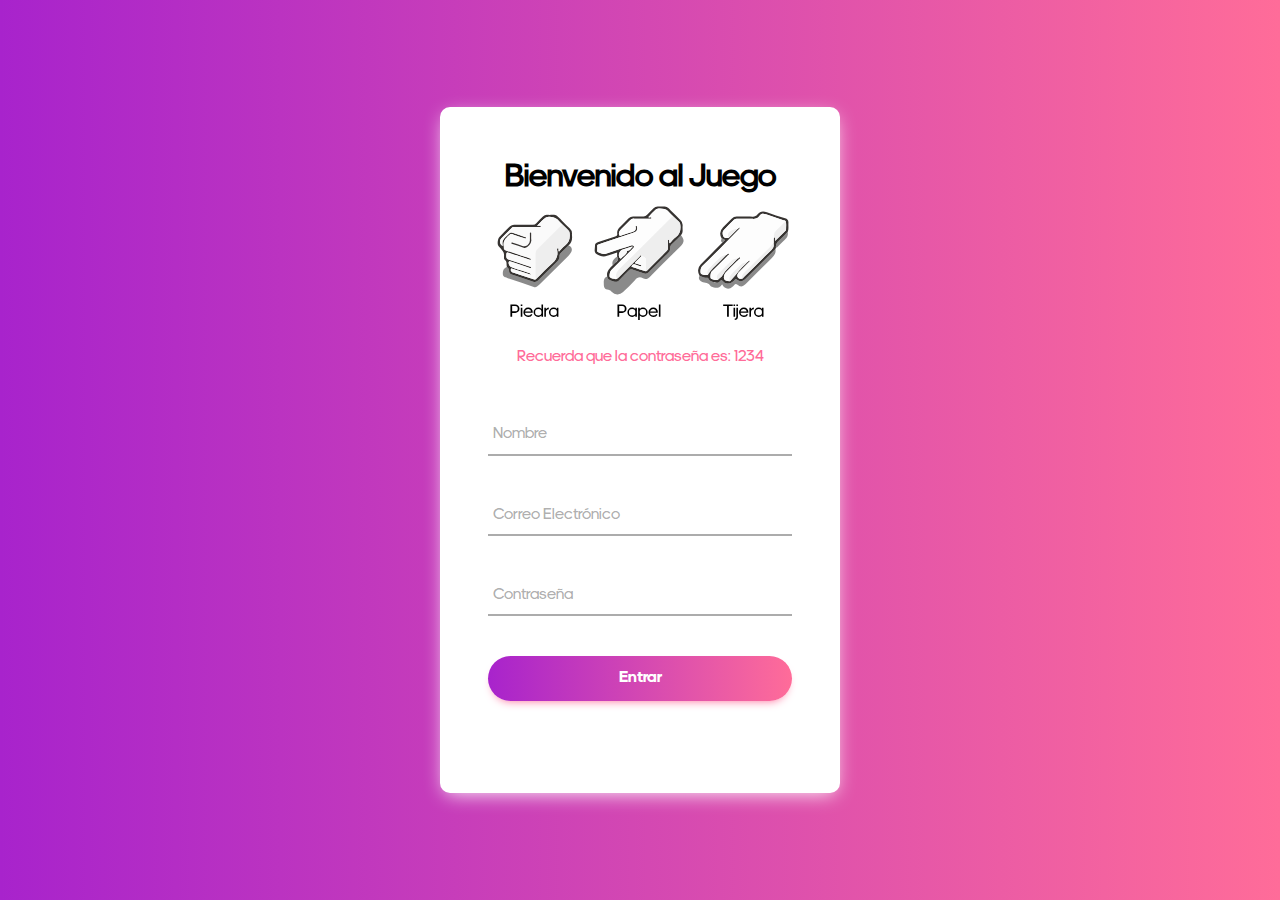
==== index.html @ 6de52e76 "first commit" ====
<!DOCTYPE html>
<html lang="en">
<head>
    <meta charset="UTF-8">
    <meta http-equiv="X-UA-Compatible" content="IE=edge">
    <meta name="viewport" content="width=device-width, initial-scale=1.0">
    <title>Juego: Pidra, Papel o Tijera Final</title>
    <link href="css/styles.css" rel="stylesheet" type="text/css">
</head>
<body>

<!-- Login -->
    <form class="form" method='POST' id=form>
        <h1 class="form__title">Bienvenido al Juego</h1>
        <img class='form__imagen'src="img/juego.svg">
        <p class='form__paragraph'>Recuerda que la contraseña es:  1234</p>

        <div class="form__container">
            <div class="form__group">
                <input type="text" name="" id="name" class="form__input" placeholder=' '>
                <label for="name" class='form__label'>Nombre</label>
                <span class='form__line'></span>
            </div>

            <div class="form__group">
                <input type="email" name="" id="email" class="form__input" placeholder=' '>
                <label for="email" class='form__label'>Correo Electrónico</label>
                <span class='form__line'></span>
            </div>

            <div class="form__group">
                <input type="password" name="" id="password" class="form__input" placeholder=' '>
                <label for="password" class='form__label'>Contraseña</label>
                <span class='form__line'></span>
            </div>

            <button type="submit" class='form__submit'>Entrar</button>
            <p class='warnings' id='warnings'></p>
        </div>
    </form>
<!-- Login -->

<!-- Juego -->
        <form class="form__game" method='POST' id=form__game>
            <h1>Bienvenido al Juego</h1>
            <h2>Debes seleccionar una de las opciones para iniciar</h2>
            <h3 id="result"></h3>

            <div class="form__game__container">

                <div class="form__game__group1">
                    <div class="hover-animation" id="piedra">
                        <img src="img/piedra back.svg" alt="piedra" class="img-back" >
                        <img src="img/piedra.svg" alt="piedra" class="img-front">
                    </div>

                    <div class="hover-animation" id="papel">
                        <img src="img/papel back.svg" alt="piedra" class="img-back" >
                        <img src="img/papel.svg" alt="piedra" class="img-front">
                    </div>

                    <div class="hover-animation" id="tijera">
                        <img src="img/tijera back.svg" alt="piedra" class="img-back" >
                        <img src="img/tijera.svg" alt="piedra" class="img-front">
                    </div>

                </div>

                <div class="form__game__group2">
                    <img src="img/vs.svg" alt="">
                </div>

                <div class="form__game__group3">
                    <img src="img/interrogacion.svg" alt="" id='machine__img'>
                </div>

                <div class="form__game__puntaje">
                    <h2>Puntaje Acumulado:</h2>
                    <h2 id="puntaje">0</h2>
                </div>

                <div class="form__game__contador">
                    <h2>Numero de intentos restantes:</h2>
                    <h2 id="intentos"></h2>
                </div>
            </div>
        </form>
<!-- Juego -->

<!-- Final de Juego -->
    <div class="endGame__container" id='endGame__container'>
                <h1>Su puntaje fue</h1>
                <h2 id='puntaje'>0</h2>
                <button class="form__submit"> Volver a Jugar </button>
    </div>

    <script src="js/script.js"></script>
    <script src="js/game.js"></script>
</body>
</html>
---- css/styles.css ----
@font-face{
    font-family:'adinenue PRO-REGULAR';
    src:url('../fonts/adineuePRO-Regular.otf')
}

@font-face{
    font-family:'adinenue PRO-LIGHT';
    src:url('../fonts/adineuePRO-Light.otf')
}

@font-face{
    font-family:'adinenue PRO-BOLD';
    src:url('../fonts/adineuePRO-Bold.otf')
}


*{
    margin: 0px;
    padding: 0px;
    box-sizing: border-box;
}

body{
    font-family: 'adinenue PRO-REGULAR';
    background: #FF6C99;
    /* fallback for old browsers */
    background: -webkit-linear-gradient(to right, #A823CC, #FF6C99);
    /* Chrome 10-25, Safari 5.1-6 */
    background: linear-gradient(to right, #A823CC, #FF6C99);
    /* W3C, IE 10+/ Edge, Firefox 16+, Chrome 26+, Opera 12+, Safari 7+ */
    display: flex;
    flex-direction: column;

    align-items: center;
    min-height: 100vh;
}

.form{
    background-color: white;
    margin: auto;
    width: 90%;
    max-width: 400px;
    padding: 2em 3em;
    border-radius: 10px;
    box-shadow: 0 5px 20px -5px rgb(255 255 255 );
    text-align: center;
}

.form__title{
    font-size: 2rem;
    margin-bottom: 0.2em;
    margin-top:20px;
}

.form__imagen{
    width: 100%;
}

.form__paragraph{
    font-weight: 300;
    margin-top:20px;
    color: #FF6C99;

}

.form__link{
    font-weight: 400;
    color: #FF6C99;
}

.form__container{
    margin-top: 3em;
    display: grid;
    gap:2.5em
}

.form__group{
    position: relative;
    --color: #5757577e;
}

.form__input{
    font-family:'adinenue PRO-LIGHT';
    width: 100%;
    background: none;
    color: #706c6c;
    font-size: 1rem;
    padding: .6em;
    border:none;
    outline: none;
    border-bottom: 2px solid var(--color);
}

.form__input:focus + .form__label,
.form__input:not(:placeholder-shown) + .form__label{
    transform: translateY(-12px) scale(.7);
    transform-origin: left top;
    color: #A823CC;
}

.form__label{
    color: var(--color);
    cursor: pointer;
    position: absolute;
    top: 0px;
    left: 5px;
    transform: translateY(10px);
    transition:transform .5s, color .3s;

}

.form__submit{
    background: linear-gradient(to right, #A823CC, #FF6C99);
    color: white;
    font-family:'adinenue PRO-BOLD';
    font-weight: 300;
    font-size: 1rem;
    padding: .8em 0 ;
    border: none;
    border-radius: 2em;
    box-shadow: 0 5px 10px -5px #FF6C99;
    cursor: pointer;
}

.form__line{
    position: absolute;
    bottom: 0;
    left: 0;
    width: 100%;
    height: 1px;
    background-color: #A823CC;
    transform: scale(0);
    transform:left bottom;
    transition: transform 0.4s;

}

.form__input:focus ~ .form__line,
.form__input:not(:placeholder-shown) ~ .form__line{
    transform: scale(1);
}

.warnings{
    width: 200px;
    text-align: center;
    margin: auto;
    color: red;
    padding-top: 20px;
}

/* Juego */

.form__game{
    display: none;
    background-color: rgb(255, 255, 255);
    margin: auto;
    width: 90%;
    max-width: 600px;
    padding: 2em 3em;
    border-radius: 10px;
    box-shadow: 0 5px 20px -5px rgb(255 255 255 );
    text-align: center;
}

.form__game h1{
    font-size: 2rem;
    margin-bottom: 0.2em;
    margin-top:10px;
}

.form__game h2{
    font-family:'adinenue PRO-LIGHT';
    font-size: 2rem;
    margin-bottom: 0.2em;
    margin-top:10px;
}

.form__game__container{
    margin-top: 3em;
}

.form__game__group1{
    display: flex;
}

.hover-animation{
    position: relative;
    height: 171px;
    width: 143px;
    margin:auto;
}

.hover-animation img{
    position: absolute;
    left: 0;
    height: 171px;
    width: 143px;
    transition: opacity 0.3s ease-in-out;
}

.hover-animation img.img-front:hover{
    opacity: 0;
    cursor: pointer;
}

.endGame__container{
    display: none;
    background-color: white;
    margin: auto;
    width: 90%;
    max-width: 400px;
    padding: 2em 3em;
    border-radius: 10px;
    box-shadow: 0 5px 20px -5px rgb(255 255 255 );
    text-align: center;
}
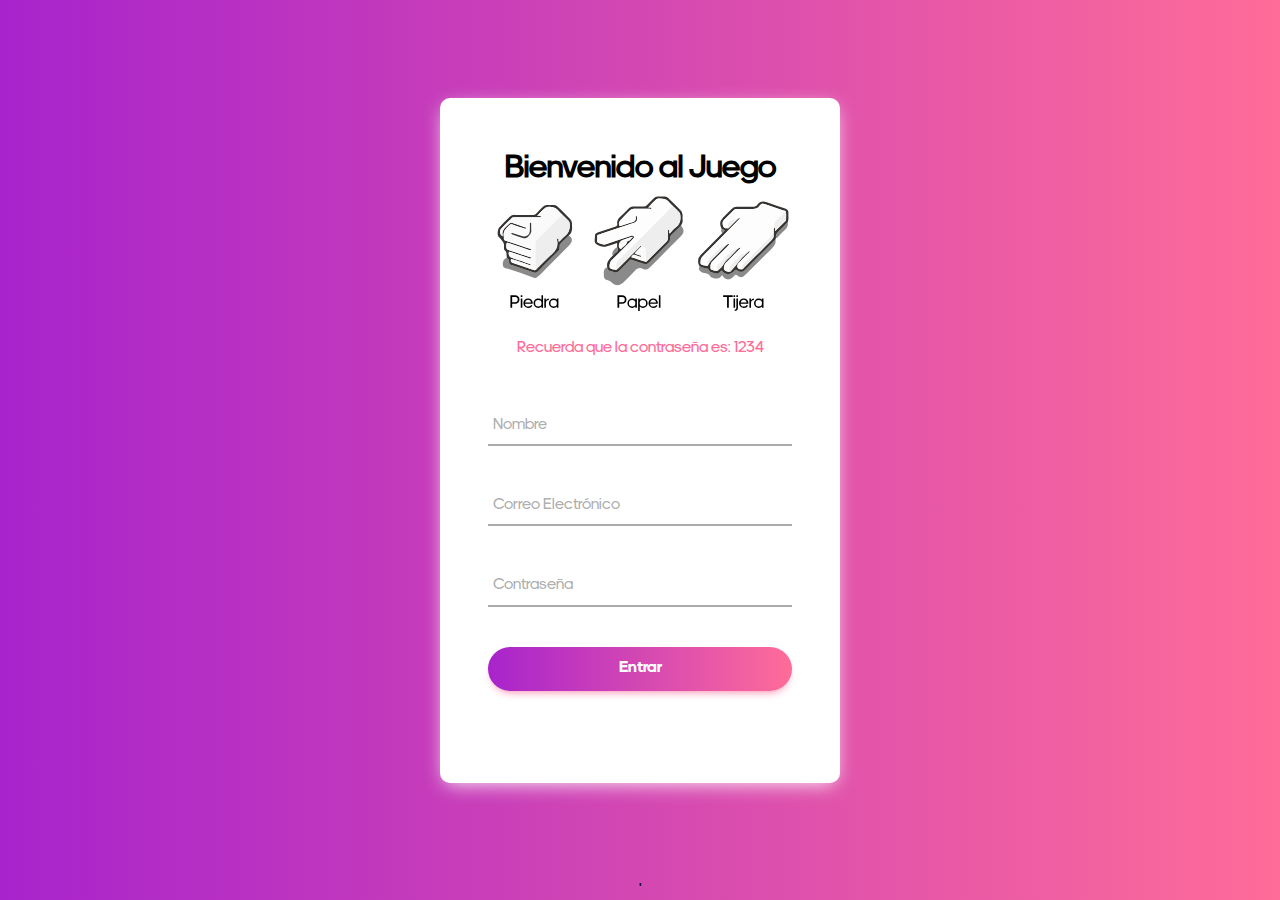
==== commit ae07c026: "Third Commit" ====
--- a/index.html
+++ b/index.html
@@ -90,11 +90,11 @@
 <!-- Final de Juego -->
     <div class="endGame__container" id='endGame__container'>
                 <h1>Su puntaje fue</h1>
-                <h2 id='puntaje'>0</h2>
-                <button class="form__submit"> Volver a Jugar </button>
+                <h2 id='puntaje2'>0</h2>
+                <button class="form__submit2" id='replay-game'> Volver a Jugar </button>
     </div>
-
     <script src="js/script.js"></script>
-    <script src="js/game.js"></script>
+    <script src="js/game.js"></script>'
+<!-- Final de Juego -->
 </body>
-</html>+</html>
--- a/css/styles.css
+++ b/css/styles.css
@@ -1,3 +1,4 @@
+/*Tipografias*/
 @font-face{
     font-family:'adinenue PRO-REGULAR';
     src:url('../fonts/adineuePRO-Regular.otf')
@@ -35,6 +36,7 @@
     min-height: 100vh;
 }
 
+/*Estilos de Login*/
 .form{
     background-color: white;
     margin: auto;
@@ -148,7 +150,7 @@
     padding-top: 20px;
 }
 
-/* Juego */
+/* Estilo Juego */
 
 .form__game{
     display: none;
@@ -203,6 +205,7 @@
     cursor: pointer;
 }
 
+/*Estilo Final Juego*/
 .endGame__container{
     display: none;
     background-color: white;
@@ -215,3 +218,18 @@
     text-align: center;
 }
 
+.form__submit2{
+    background: linear-gradient(to right, #A823CC, #FF6C99);
+    color: white;
+    width: 300px;
+    height: 50px;
+    font-family:'adinenue PRO-BOLD';
+    font-weight: 300;
+    margin: 25px 0px;
+    font-size: 1rem;
+    padding: .8em;
+    border: none;
+    border-radius: 2em;
+    box-shadow: 0 5px 10px -5px #FF6C99;
+    cursor: pointer;
+}
